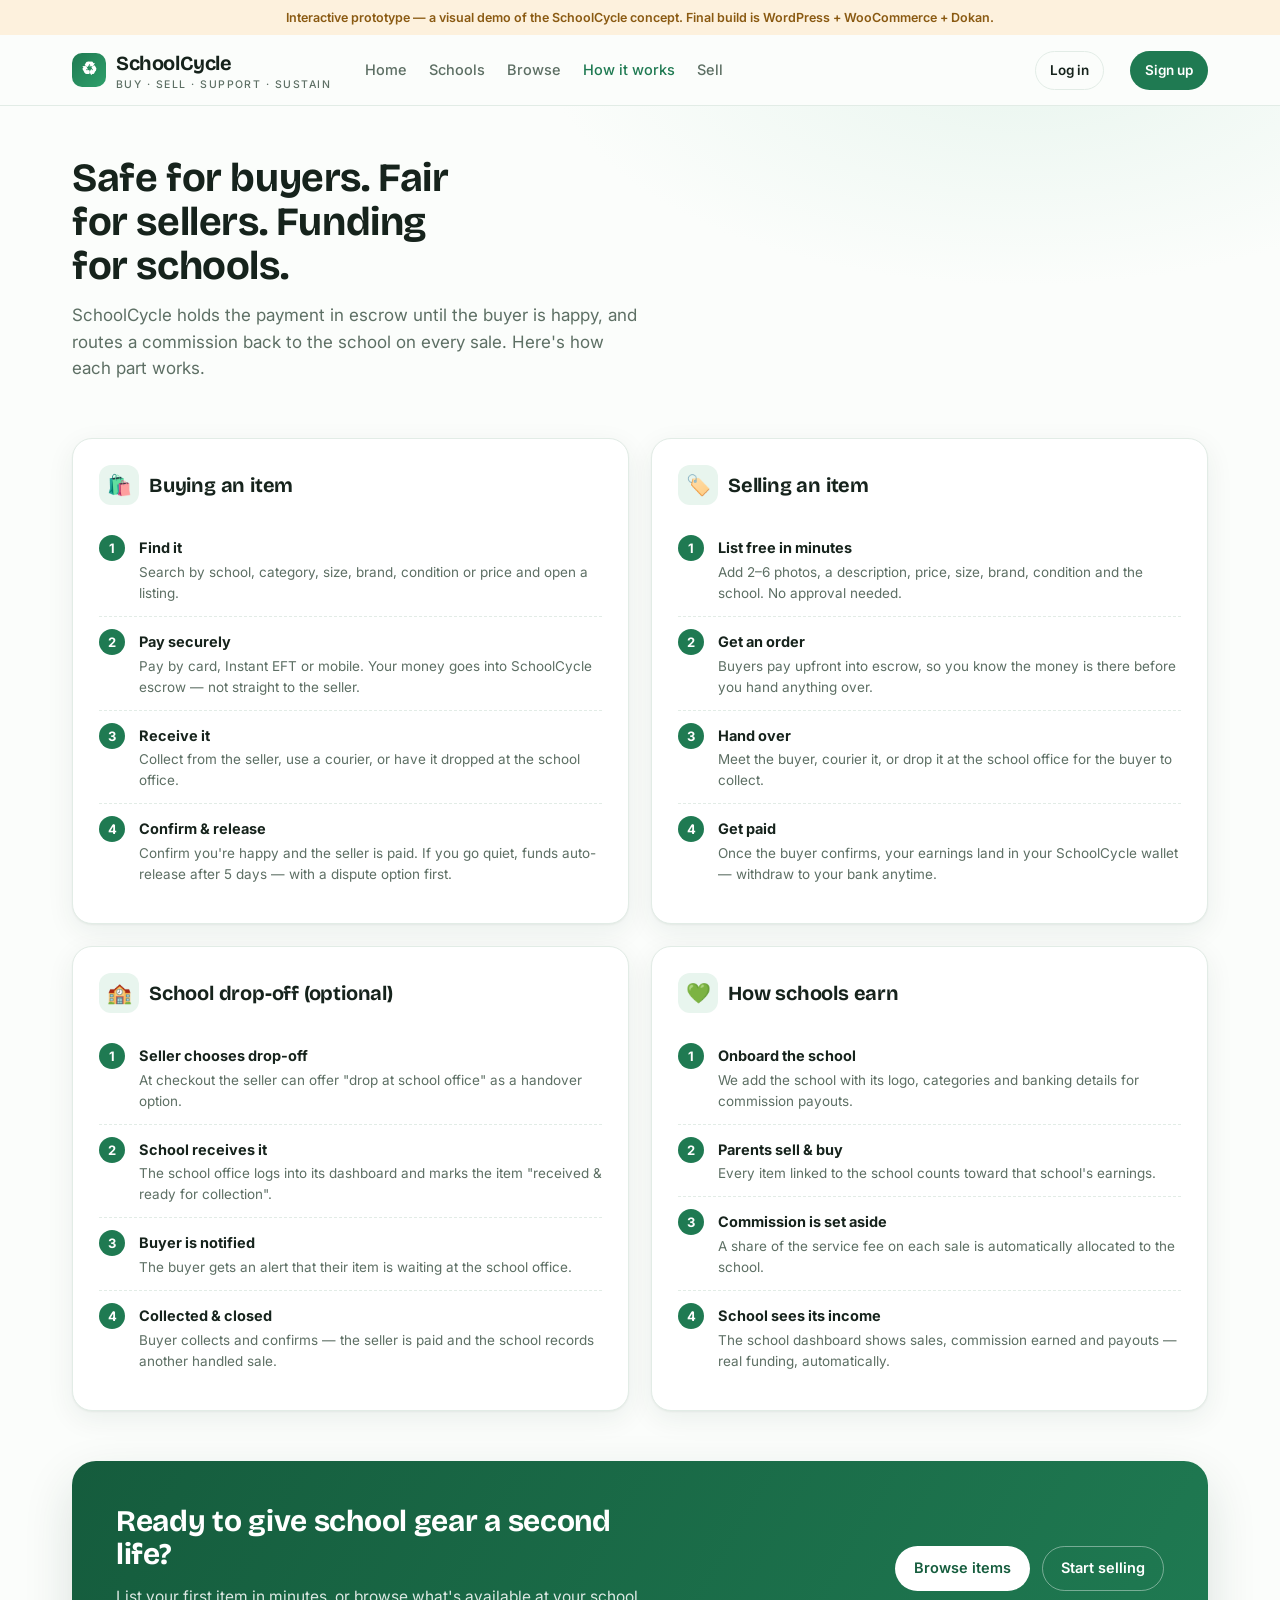
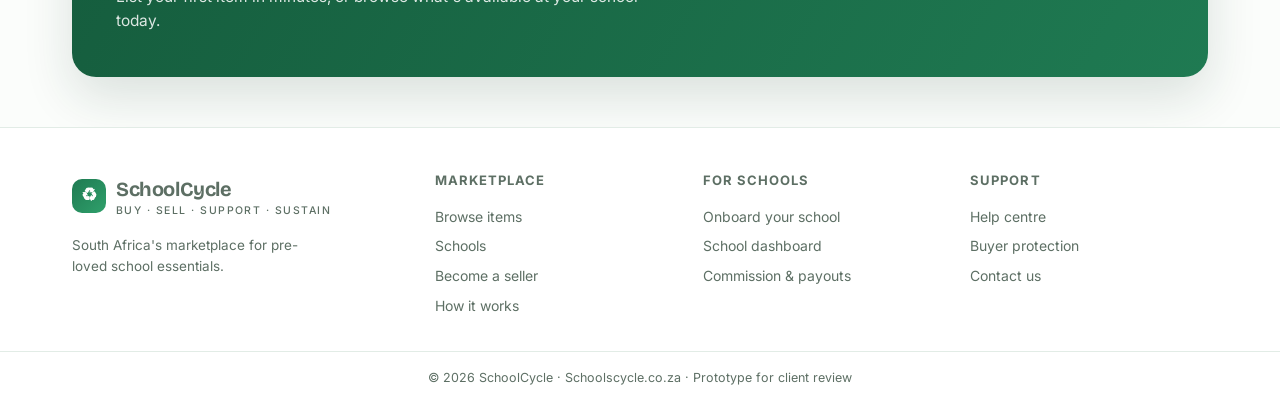
==== how-it-works.html @ 97998e94 "SchoolCycle interactive prototype" ====
<!doctype html>
<html lang="en">
<head>
<meta charset="utf-8">
<meta name="viewport" content="width=device-width,initial-scale=1">
<title>How it works — SchoolCycle</title>
<link rel="stylesheet" href="style.css">
</head>
<body>
<div class="demo-note">Interactive prototype — a visual demo of the SchoolCycle concept. Final build is WordPress + WooCommerce + Dokan.</div>

<header class="top">
  <div class="wrap">
    <a class="brand" href="index.html"><span class="logo">♻</span><span>SchoolCycle<small>Buy · Sell · Support · Sustain</small></span></a>
    <nav class="nav">
      <a href="index.html">Home</a>
      <a href="school.html">Schools</a>
      <a href="school.html">Browse</a>
      <a href="how-it-works.html" class="active">How it works</a>
      <a href="seller.html">Sell</a>
    </nav>
    <span class="spacer"></span>
    <a class="btn ghost small" href="#">Log in</a>
    <a class="btn primary small" href="#">Sign up</a>
  </div>
</header>

<section class="hero-sm">
  <div class="wrap">
    <h1>Safe for buyers. Fair for sellers. Funding for schools.</h1>
    <p>SchoolCycle holds the payment in escrow until the buyer is happy, and routes a commission back to the school on every sale. Here's how each part works.</p>
  </div>
</section>

<div class="wrap">
  <div class="flowrap">
    <!-- BUYING -->
    <div class="flow">
      <h3><span class="ic">🛍️</span> Buying an item</h3>
      <div class="flowstep"><span class="num">1</span><div><b>Find it</b><p>Search by school, category, size, brand, condition or price and open a listing.</p></div></div>
      <div class="flowstep"><span class="num">2</span><div><b>Pay securely</b><p>Pay by card, Instant EFT or mobile. Your money goes into SchoolCycle escrow — not straight to the seller.</p></div></div>
      <div class="flowstep"><span class="num">3</span><div><b>Receive it</b><p>Collect from the seller, use a courier, or have it dropped at the school office.</p></div></div>
      <div class="flowstep"><span class="num">4</span><div><b>Confirm & release</b><p>Confirm you're happy and the seller is paid. If you go quiet, funds auto-release after 5 days — with a dispute option first.</p></div></div>
    </div>

    <!-- SELLING -->
    <div class="flow">
      <h3><span class="ic">🏷️</span> Selling an item</h3>
      <div class="flowstep"><span class="num">1</span><div><b>List free in minutes</b><p>Add 2–6 photos, a description, price, size, brand, condition and the school. No approval needed.</p></div></div>
      <div class="flowstep"><span class="num">2</span><div><b>Get an order</b><p>Buyers pay upfront into escrow, so you know the money is there before you hand anything over.</p></div></div>
      <div class="flowstep"><span class="num">3</span><div><b>Hand over</b><p>Meet the buyer, courier it, or drop it at the school office for the buyer to collect.</p></div></div>
      <div class="flowstep"><span class="num">4</span><div><b>Get paid</b><p>Once the buyer confirms, your earnings land in your SchoolCycle wallet — withdraw to your bank anytime.</p></div></div>
    </div>

    <!-- SCHOOL DROP-OFF -->
    <div class="flow">
      <h3><span class="ic">🏫</span> School drop-off (optional)</h3>
      <div class="flowstep"><span class="num">1</span><div><b>Seller chooses drop-off</b><p>At checkout the seller can offer "drop at school office" as a handover option.</p></div></div>
      <div class="flowstep"><span class="num">2</span><div><b>School receives it</b><p>The school office logs into its dashboard and marks the item "received & ready for collection".</p></div></div>
      <div class="flowstep"><span class="num">3</span><div><b>Buyer is notified</b><p>The buyer gets an alert that their item is waiting at the school office.</p></div></div>
      <div class="flowstep"><span class="num">4</span><div><b>Collected & closed</b><p>Buyer collects and confirms — the seller is paid and the school records another handled sale.</p></div></div>
    </div>

    <!-- SCHOOLS EARN -->
    <div class="flow">
      <h3><span class="ic">💚</span> How schools earn</h3>
      <div class="flowstep"><span class="num">1</span><div><b>Onboard the school</b><p>We add the school with its logo, categories and banking details for commission payouts.</p></div></div>
      <div class="flowstep"><span class="num">2</span><div><b>Parents sell & buy</b><p>Every item linked to the school counts toward that school's earnings.</p></div></div>
      <div class="flowstep"><span class="num">3</span><div><b>Commission is set aside</b><p>A share of the service fee on each sale is automatically allocated to the school.</p></div></div>
      <div class="flowstep"><span class="num">4</span><div><b>School sees its income</b><p>The school dashboard shows sales, commission earned and payouts — real funding, automatically.</p></div></div>
    </div>
  </div>

  <div class="band" style="margin:20px 0 50px">
    <div>
      <h2>Ready to give school gear a second life?</h2>
      <p>List your first item in minutes, or browse what's available at your school today.</p>
    </div>
    <div style="display:flex;gap:12px;flex-wrap:wrap;justify-content:flex-end">
      <a class="btn primary" href="school.html" style="background:#fff;color:var(--green-dark)">Browse items</a>
      <a class="btn ghost" href="seller.html" style="border-color:rgba(255,255,255,.4);color:#fff">Start selling</a>
    </div>
  </div>
</div>

<footer>
  <div class="wrap">
    <div class="foot-brand"><a class="brand" href="index.html"><span class="logo">♻</span><span>SchoolCycle<small>Buy · Sell · Support · Sustain</small></span></a>
      <p>South Africa's marketplace for pre-loved school essentials.</p></div>
    <div><h5>Marketplace</h5><a href="school.html">Browse items</a><a href="school.html">Schools</a><a href="seller.html">Become a seller</a><a href="how-it-works.html">How it works</a></div>
    <div><h5>For schools</h5><a href="#">Onboard your school</a><a href="#">School dashboard</a><a href="#">Commission & payouts</a></div>
    <div><h5>Support</h5><a href="#">Help centre</a><a href="#">Buyer protection</a><a href="#">Contact us</a></div>
  </div>
  <div class="foot-bottom">© 2026 SchoolCycle · Schoolscycle.co.za · Prototype for client review</div>
</footer>
</body>
</html>
---- style.css ----
/* SchoolCycle prototype — Buy. Sell. Support. Sustain. */
@import url('https://fonts.googleapis.com/css2?family=Bricolage+Grotesque:opsz,wght@12..96,500;12..96,600;12..96,700&family=Inter:wght@400;500;600;700&display=swap');

:root{
  --green:#1f7a52;
  --green-dark:#155c3d;
  --green-soft:#e8f5ee;
  --mint:#f2faf5;
  --amber:#f2a53a;
  --amber-soft:#fdf1dd;
  --ink:#16231c;
  --muted:#5d6f64;
  --line:#e2ece6;
  --paper:#fbfdfb;
  --white:#ffffff;
  --radius:16px;
  --shadow:0 1px 2px rgba(20,40,28,.05), 0 8px 28px rgba(20,60,40,.07);
  --shadow-lg:0 20px 50px rgba(20,60,40,.14);
}

*{box-sizing:border-box}
html{scroll-behavior:smooth}
body{
  margin:0;font-family:'Inter',system-ui,sans-serif;color:var(--ink);
  background:var(--paper);line-height:1.55;-webkit-font-smoothing:antialiased;
}
h1,h2,h3,h4{font-family:'Bricolage Grotesque',system-ui,sans-serif;line-height:1.1;margin:0;letter-spacing:-.01em}
a{color:inherit;text-decoration:none}
img{max-width:100%}
.wrap{max-width:1180px;margin:0 auto;padding:0 22px}

/* ---------- header ---------- */
.top{position:sticky;top:0;z-index:50;background:rgba(251,253,251,.86);backdrop-filter:blur(10px);border-bottom:1px solid var(--line)}
.top .wrap{display:flex;align-items:center;gap:26px;height:70px}
.brand{display:flex;align-items:center;gap:10px;font-family:'Bricolage Grotesque';font-weight:700;font-size:20px;letter-spacing:-.02em}
.brand .logo{width:34px;height:34px;border-radius:10px;background:linear-gradient(135deg,var(--green),#2fa06b);display:grid;place-items:center;color:#fff;font-size:18px}
.brand small{display:block;font-family:'Inter';font-weight:500;font-size:10.5px;color:var(--muted);letter-spacing:.14em;text-transform:uppercase;margin-top:-2px}
.nav{display:flex;gap:22px;margin-left:8px}
.nav a{font-size:14.5px;font-weight:500;color:var(--muted);transition:color .15s}
.nav a:hover,.nav a.active{color:var(--green)}
.top .spacer{flex:1}
.btn{display:inline-flex;align-items:center;gap:8px;font-weight:600;font-size:14.5px;padding:10px 18px;border-radius:999px;border:1px solid transparent;cursor:pointer;transition:.15s;white-space:nowrap}
.btn.primary{background:var(--green);color:#fff}
.btn.primary:hover{background:var(--green-dark)}
.btn.ghost{background:transparent;border-color:var(--line);color:var(--ink)}
.btn.ghost:hover{border-color:var(--green);color:var(--green)}
.btn.small{padding:8px 14px;font-size:13.5px}
.btn.block{width:100%;justify-content:center;padding:13px}

/* ---------- hero ---------- */
.hero{position:relative;overflow:hidden;background:
  radial-gradient(1000px 500px at 82% -10%,var(--green-soft),transparent 60%),
  radial-gradient(700px 400px at 5% 110%,var(--amber-soft),transparent 55%)}
.hero .wrap{padding:70px 22px 60px;display:grid;grid-template-columns:1.05fr .95fr;gap:50px;align-items:center}
.eyebrow{display:inline-flex;align-items:center;gap:8px;background:var(--white);border:1px solid var(--line);color:var(--green-dark);
  font-weight:600;font-size:12.5px;padding:6px 13px;border-radius:999px;margin-bottom:22px;box-shadow:var(--shadow)}
.eyebrow .dot{width:7px;height:7px;border-radius:50%;background:var(--amber)}
.hero h1{font-size:52px;font-weight:700}
.hero h1 .g{color:var(--green)}
.hero p.lede{font-size:18px;color:var(--muted);max-width:30ch;margin:20px 0 28px}
.hero-cta{display:flex;gap:12px;flex-wrap:wrap}
.slogan{display:flex;gap:8px;margin-top:30px;flex-wrap:wrap}
.slogan span{font-family:'Bricolage Grotesque';font-weight:600;font-size:14px;color:var(--green-dark);background:var(--white);border:1px solid var(--line);padding:6px 13px;border-radius:10px}
.slogan span b{color:var(--amber)}

/* search card */
.searchcard{background:var(--white);border:1px solid var(--line);border-radius:var(--radius);box-shadow:var(--shadow-lg);padding:22px}
.searchcard h3{font-size:16px;margin-bottom:14px}
.field{margin-bottom:12px}
.field label{display:block;font-size:12.5px;font-weight:600;color:var(--muted);margin-bottom:6px}
.field .inp{display:flex;align-items:center;gap:9px;border:1px solid var(--line);border-radius:11px;padding:11px 13px;background:var(--mint);font-size:14.5px;color:var(--ink)}
.field .inp .ic{opacity:.6}
.grid2{display:grid;grid-template-columns:1fr 1fr;gap:12px}

/* ---------- sections ---------- */
section{padding:60px 0}
.sec-head{display:flex;align-items:flex-end;justify-content:space-between;margin-bottom:28px;gap:20px}
.sec-head h2{font-size:32px}
.sec-head p{color:var(--muted);margin:6px 0 0;font-size:15px}
.sec-head a.more{font-weight:600;color:var(--green);font-size:14.5px;white-space:nowrap}

/* school chips */
.schools{display:grid;grid-template-columns:repeat(4,1fr);gap:16px}
.school{display:flex;gap:13px;align-items:center;background:var(--white);border:1px solid var(--line);border-radius:14px;padding:16px;box-shadow:var(--shadow);transition:.18s}
.school:hover{transform:translateY(-3px);box-shadow:var(--shadow-lg);border-color:#cfe6da}
.crest{width:46px;height:46px;border-radius:12px;flex:none;display:grid;place-items:center;font-family:'Bricolage Grotesque';font-weight:700;color:#fff;font-size:17px}
.school b{font-size:14.5px;display:block}
.school small{color:var(--muted);font-size:12.5px}

/* product grid */
.pgrid{display:grid;grid-template-columns:repeat(4,1fr);gap:20px}
.card{background:var(--white);border:1px solid var(--line);border-radius:var(--radius);overflow:hidden;box-shadow:var(--shadow);transition:.18s;display:flex;flex-direction:column}
.card:hover{transform:translateY(-4px);box-shadow:var(--shadow-lg);border-color:#cfe6da}
.thumb{aspect-ratio:4/3;display:grid;place-items:center;position:relative;font-size:52px}
.thumb .cond{position:absolute;top:11px;left:11px;background:rgba(255,255,255,.92);color:var(--green-dark);font-weight:600;font-size:11.5px;padding:4px 10px;border-radius:999px}
.thumb .fav{position:absolute;top:9px;right:10px;width:32px;height:32px;border-radius:50%;background:rgba(255,255,255,.92);display:grid;place-items:center;font-size:15px}
.card .body{padding:14px 15px 16px;display:flex;flex-direction:column;gap:7px;flex:1}
.card .schooltag{display:inline-flex;align-items:center;gap:6px;font-size:11.5px;font-weight:600;color:var(--green);background:var(--green-soft);padding:3px 9px;border-radius:999px;align-self:flex-start}
.card h4{font-size:15.5px;font-weight:600}
.card .meta{font-size:12.5px;color:var(--muted);margin-top:-2px}
.card .foot{margin-top:auto;display:flex;align-items:center;justify-content:space-between;padding-top:8px}
.price{font-family:'Bricolage Grotesque';font-weight:700;font-size:19px}
.card .foot small{font-size:12px;color:var(--muted)}

/* how it works */
.how{background:linear-gradient(180deg,var(--mint),var(--paper))}
.steps{display:grid;grid-template-columns:repeat(4,1fr);gap:20px}
.step{background:var(--white);border:1px solid var(--line);border-radius:var(--radius);padding:24px;box-shadow:var(--shadow);position:relative}
.step .n{width:38px;height:38px;border-radius:11px;background:var(--green-soft);color:var(--green-dark);display:grid;place-items:center;font-family:'Bricolage Grotesque';font-weight:700;font-size:17px;margin-bottom:14px}
.step h4{font-size:16.5px;margin-bottom:7px}
.step p{font-size:13.5px;color:var(--muted);margin:0}

/* escrow / support band */
.band{background:linear-gradient(120deg,var(--green-dark),var(--green));color:#fff;border-radius:24px;padding:44px;display:grid;grid-template-columns:1.2fr 1fr;gap:36px;align-items:center;box-shadow:var(--shadow-lg)}
.band h2{color:#fff;font-size:30px}
.band p{color:rgba(255,255,255,.85);margin:14px 0 0;font-size:15.5px}
.band .pills{display:flex;flex-direction:column;gap:12px}
.bpill{background:rgba(255,255,255,.12);border:1px solid rgba(255,255,255,.2);border-radius:14px;padding:15px 17px;display:flex;gap:13px;align-items:flex-start}
.bpill .bi{font-size:22px;line-height:1}
.bpill b{display:block;font-size:14.5px}
.bpill small{color:rgba(255,255,255,.8);font-size:12.5px}

/* ---------- footer ---------- */
footer{border-top:1px solid var(--line);background:var(--white);margin-top:20px}
footer .wrap{padding:42px 22px 30px;display:grid;grid-template-columns:1.4fr 1fr 1fr 1fr;gap:30px}
footer h5{font-size:13px;text-transform:uppercase;letter-spacing:.08em;color:var(--muted);margin:0 0 12px;font-family:'Inter';font-weight:700}
footer a{display:block;color:var(--muted);font-size:14px;padding:4px 0}
footer a:hover{color:var(--green)}
.foot-brand p{color:var(--muted);font-size:13.5px;max-width:28ch;margin:12px 0 0}
.foot-bottom{border-top:1px solid var(--line);text-align:center;color:var(--muted);font-size:12.5px;padding:16px}
.demo-note{background:var(--amber-soft);color:#8a5a12;text-align:center;font-size:12.5px;font-weight:600;padding:8px}

/* ---------- breadcrumb ---------- */
.crumb{display:flex;gap:8px;align-items:center;color:var(--muted);font-size:13.5px;padding:22px 0 4px}
.crumb a:hover{color:var(--green)}
.crumb .sep{opacity:.5}

/* school header */
.schoolhead{display:flex;gap:22px;align-items:center;padding:24px 0 10px}
.schoolhead .crest{width:76px;height:76px;border-radius:18px;font-size:28px}
.schoolhead h1{font-size:32px}
.schoolhead .sub{color:var(--muted);font-size:14.5px;margin-top:4px;display:flex;gap:14px;flex-wrap:wrap}
.schoolhead .sub b{color:var(--green-dark)}
.commission-badge{display:inline-flex;align-items:center;gap:8px;background:var(--amber-soft);color:#8a5a12;font-weight:600;font-size:13px;padding:8px 14px;border-radius:999px;border:1px solid #f0dcb6}

/* category tabs */
.tabs{display:flex;gap:10px;flex-wrap:wrap;padding:24px 0}
.tab{font-weight:600;font-size:14px;padding:9px 16px;border-radius:999px;border:1px solid var(--line);background:var(--white);color:var(--muted);cursor:pointer}
.tab.active{background:var(--green);color:#fff;border-color:var(--green)}

/* filter layout */
.shop{display:grid;grid-template-columns:250px 1fr;gap:30px;align-items:start;padding-bottom:40px}
.filters{background:var(--white);border:1px solid var(--line);border-radius:var(--radius);padding:20px;position:sticky;top:88px}
.filters h4{font-size:13px;text-transform:uppercase;letter-spacing:.06em;color:var(--muted);margin:0 0 12px}
.fgroup{padding:12px 0;border-top:1px solid var(--line)}
.fgroup:first-of-type{border-top:none;padding-top:0}
.check{display:flex;align-items:center;gap:9px;font-size:14px;color:var(--ink);padding:5px 0;cursor:pointer}
.check i{width:17px;height:17px;border-radius:5px;border:1.5px solid #c4d6cc;display:inline-block;flex:none}
.check.on i{background:var(--green);border-color:var(--green);position:relative}
.check.on i::after{content:"";position:absolute;left:5px;top:2px;width:4px;height:8px;border:solid #fff;border-width:0 2px 2px 0;transform:rotate(45deg)}

/* ---------- product page ---------- */
.pdp{display:grid;grid-template-columns:1.05fr .95fr;gap:44px;padding:16px 0 40px;align-items:start}
.gallery .main{aspect-ratio:1/1;border-radius:20px;display:grid;place-items:center;font-size:130px;border:1px solid var(--line);box-shadow:var(--shadow)}
.gallery .strip{display:grid;grid-template-columns:repeat(5,1fr);gap:10px;margin-top:12px}
.gallery .strip div{aspect-ratio:1/1;border-radius:12px;display:grid;place-items:center;font-size:26px;border:1px solid var(--line);cursor:pointer}
.gallery .strip div.sel{border-color:var(--green);box-shadow:0 0 0 2px var(--green-soft)}
.pdp .schooltag{display:inline-flex;align-items:center;gap:7px;font-size:13px;font-weight:600;color:var(--green);background:var(--green-soft);padding:5px 12px;border-radius:999px;margin-bottom:14px}
.pdp h1{font-size:30px;margin-bottom:10px}
.pdp .pricebig{font-family:'Bricolage Grotesque';font-weight:700;font-size:34px;margin:6px 0}
.specs{display:grid;grid-template-columns:1fr 1fr;gap:10px 22px;margin:22px 0;padding:20px;background:var(--white);border:1px solid var(--line);border-radius:var(--radius)}
.spec{display:flex;justify-content:space-between;font-size:14px;padding:5px 0;border-bottom:1px solid var(--line)}
.spec span{color:var(--muted)}
.spec b{font-weight:600}
.escrow{display:flex;gap:13px;align-items:flex-start;background:var(--green-soft);border:1px solid #c9e6d6;border-radius:14px;padding:16px;margin:18px 0}
.escrow .ei{font-size:24px}
.escrow b{font-size:14.5px}
.escrow small{color:var(--muted);font-size:13px}
.sellerbox{display:flex;align-items:center;gap:13px;padding:16px;border:1px solid var(--line);border-radius:14px;background:var(--white);margin-bottom:18px}
.sellerbox .av{width:46px;height:46px;border-radius:50%;background:linear-gradient(135deg,var(--amber),#e88a2a);display:grid;place-items:center;color:#fff;font-weight:700}
.sellerbox .stars{color:var(--amber);font-size:13px}
.buyrow{display:flex;gap:12px}
.deliv{display:flex;gap:10px;flex-wrap:wrap;margin:16px 0}
.deliv span{font-size:13px;color:var(--muted);border:1px solid var(--line);border-radius:999px;padding:6px 12px;background:var(--white)}

/* seller page */
.sellerhead{display:flex;gap:22px;align-items:center;padding:26px 0}
.sellerhead .av{width:82px;height:82px;border-radius:24px;background:linear-gradient(135deg,var(--amber),#e88a2a);display:grid;place-items:center;color:#fff;font-family:'Bricolage Grotesque';font-weight:700;font-size:30px}
.sellerhead h1{font-size:30px}
.statrow{display:flex;gap:26px;margin-top:8px}
.statrow div b{font-family:'Bricolage Grotesque';font-size:19px}
.statrow div small{display:block;color:var(--muted);font-size:12px}

/* how-it-works page */
.hero-sm{background:radial-gradient(800px 400px at 80% -20%,var(--green-soft),transparent 60%);padding:50px 0 10px}
.hero-sm h1{font-size:40px;max-width:16ch}
.hero-sm p{color:var(--muted);font-size:17px;max-width:52ch;margin-top:14px}
.flowrap{display:grid;grid-template-columns:1fr 1fr;gap:22px;padding:30px 0}
.flow{background:var(--white);border:1px solid var(--line);border-radius:20px;padding:26px;box-shadow:var(--shadow)}
.flow h3{font-size:20px;display:flex;align-items:center;gap:10px;margin-bottom:18px}
.flow h3 .ic{width:40px;height:40px;border-radius:12px;background:var(--green-soft);display:grid;place-items:center;font-size:20px}
.flowstep{display:flex;gap:14px;padding:12px 0;border-top:1px dashed var(--line)}
.flowstep:first-of-type{border-top:none}
.flowstep .num{width:26px;height:26px;border-radius:50%;background:var(--green);color:#fff;font-size:13px;font-weight:700;display:grid;place-items:center;flex:none}
.flowstep b{font-size:14.5px}
.flowstep p{margin:2px 0 0;font-size:13.5px;color:var(--muted)}

@media(max-width:900px){
  .hero .wrap,.pdp,.band,.flowrap,.shop,.flowrap{grid-template-columns:1fr}
  .flowrap,.flowrap{gap:22px}
  .schools,.pgrid,.steps{grid-template-columns:1fr 1fr}
  .nav{display:none}
  .hero h1{font-size:38px}
  footer .wrap{grid-template-columns:1fr 1fr}
  .shop{grid-template-columns:1fr}
  .filters{position:static}
  .flowrap{grid-template-columns:1fr}
}
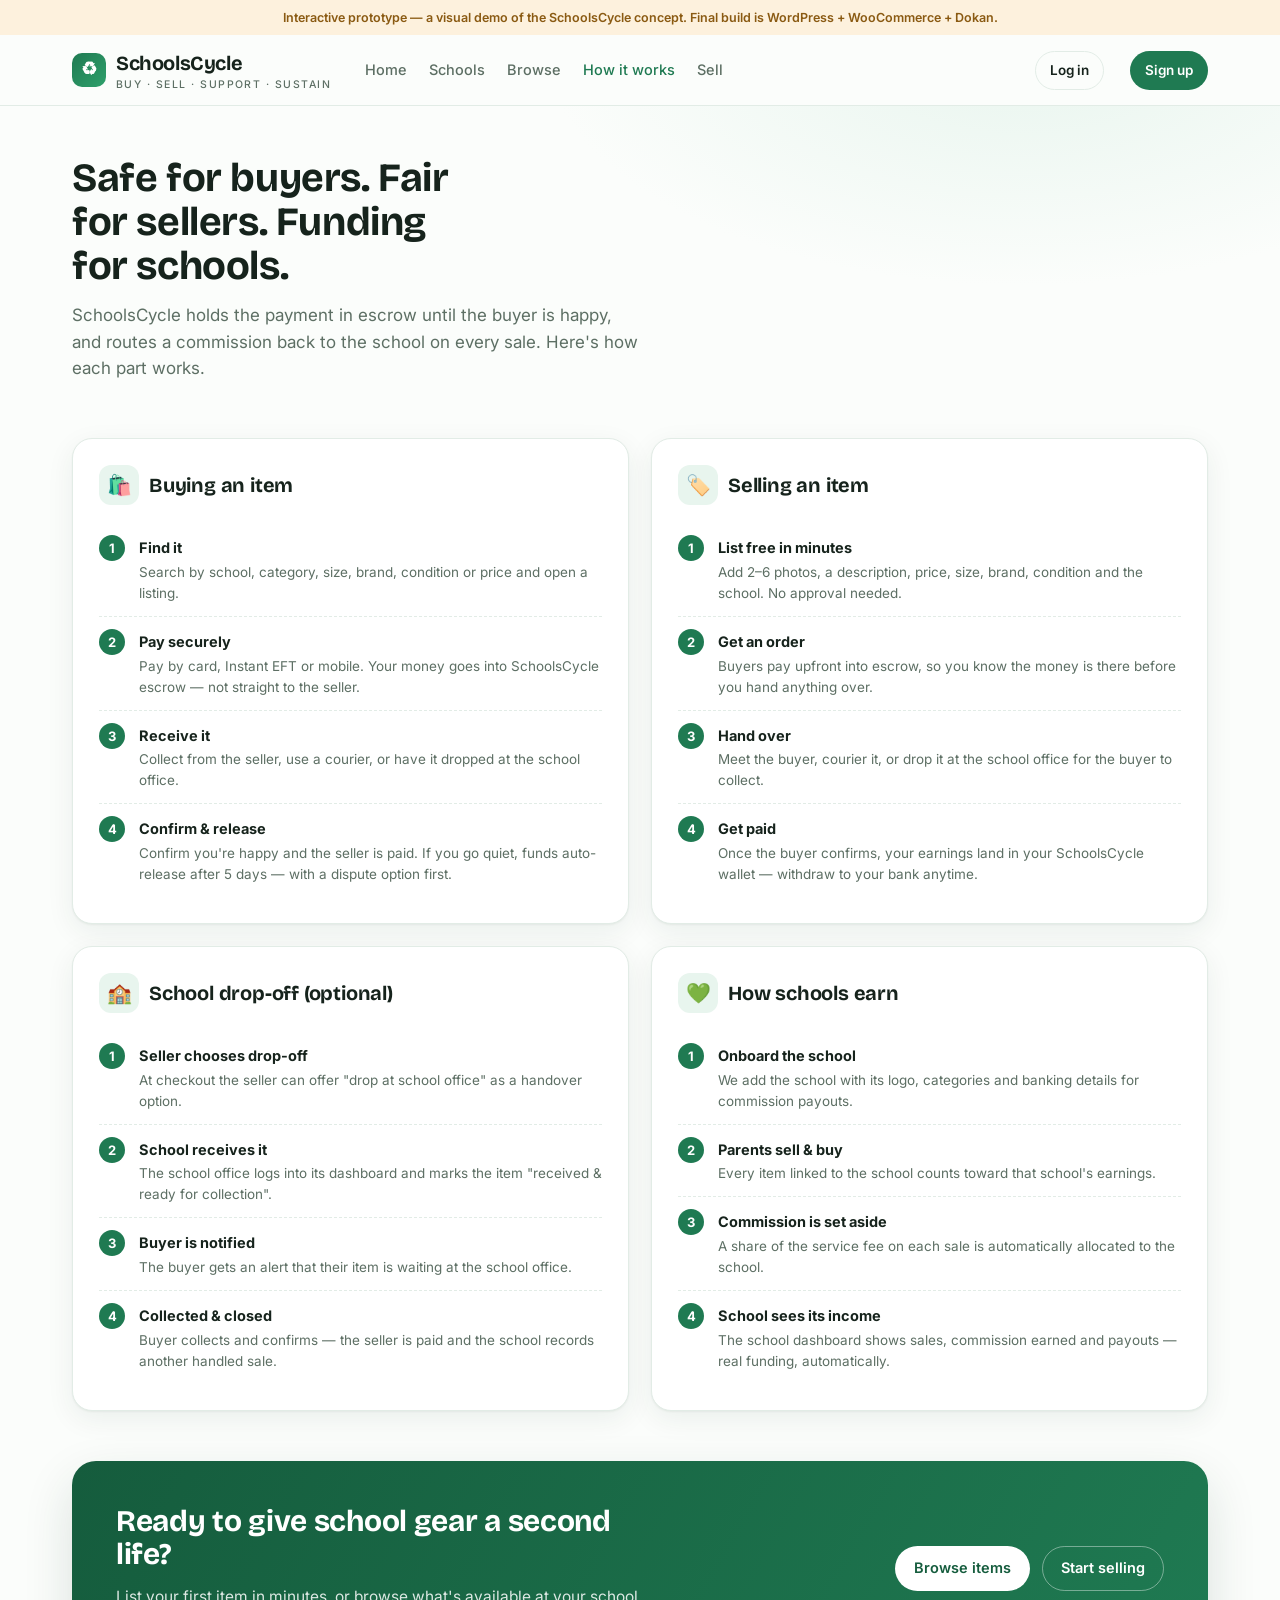
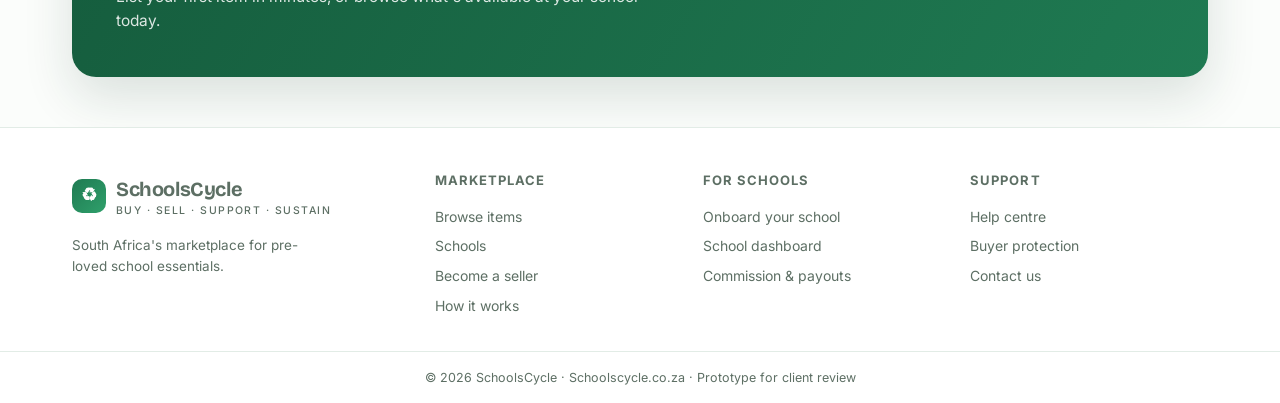
==== commit 61ae5de7: "Rename brand to SchoolsCycle" ====
--- a/how-it-works.html
+++ b/how-it-works.html
@@ -3,15 +3,15 @@
 <head>
 <meta charset="utf-8">
 <meta name="viewport" content="width=device-width,initial-scale=1">
-<title>How it works — SchoolCycle</title>
+<title>How it works — SchoolsCycle</title>
 <link rel="stylesheet" href="style.css">
 </head>
 <body>
-<div class="demo-note">Interactive prototype — a visual demo of the SchoolCycle concept. Final build is WordPress + WooCommerce + Dokan.</div>
+<div class="demo-note">Interactive prototype — a visual demo of the SchoolsCycle concept. Final build is WordPress + WooCommerce + Dokan.</div>
 
 <header class="top">
   <div class="wrap">
-    <a class="brand" href="index.html"><span class="logo">♻</span><span>SchoolCycle<small>Buy · Sell · Support · Sustain</small></span></a>
+    <a class="brand" href="index.html"><span class="logo">♻</span><span>SchoolsCycle<small>Buy · Sell · Support · Sustain</small></span></a>
     <nav class="nav">
       <a href="index.html">Home</a>
       <a href="school.html">Schools</a>
@@ -28,7 +28,7 @@
 <section class="hero-sm">
   <div class="wrap">
     <h1>Safe for buyers. Fair for sellers. Funding for schools.</h1>
-    <p>SchoolCycle holds the payment in escrow until the buyer is happy, and routes a commission back to the school on every sale. Here's how each part works.</p>
+    <p>SchoolsCycle holds the payment in escrow until the buyer is happy, and routes a commission back to the school on every sale. Here's how each part works.</p>
   </div>
 </section>
 
@@ -38,7 +38,7 @@
     <div class="flow">
       <h3><span class="ic">🛍️</span> Buying an item</h3>
       <div class="flowstep"><span class="num">1</span><div><b>Find it</b><p>Search by school, category, size, brand, condition or price and open a listing.</p></div></div>
-      <div class="flowstep"><span class="num">2</span><div><b>Pay securely</b><p>Pay by card, Instant EFT or mobile. Your money goes into SchoolCycle escrow — not straight to the seller.</p></div></div>
+      <div class="flowstep"><span class="num">2</span><div><b>Pay securely</b><p>Pay by card, Instant EFT or mobile. Your money goes into SchoolsCycle escrow — not straight to the seller.</p></div></div>
       <div class="flowstep"><span class="num">3</span><div><b>Receive it</b><p>Collect from the seller, use a courier, or have it dropped at the school office.</p></div></div>
       <div class="flowstep"><span class="num">4</span><div><b>Confirm & release</b><p>Confirm you're happy and the seller is paid. If you go quiet, funds auto-release after 5 days — with a dispute option first.</p></div></div>
     </div>
@@ -49,7 +49,7 @@
       <div class="flowstep"><span class="num">1</span><div><b>List free in minutes</b><p>Add 2–6 photos, a description, price, size, brand, condition and the school. No approval needed.</p></div></div>
       <div class="flowstep"><span class="num">2</span><div><b>Get an order</b><p>Buyers pay upfront into escrow, so you know the money is there before you hand anything over.</p></div></div>
       <div class="flowstep"><span class="num">3</span><div><b>Hand over</b><p>Meet the buyer, courier it, or drop it at the school office for the buyer to collect.</p></div></div>
-      <div class="flowstep"><span class="num">4</span><div><b>Get paid</b><p>Once the buyer confirms, your earnings land in your SchoolCycle wallet — withdraw to your bank anytime.</p></div></div>
+      <div class="flowstep"><span class="num">4</span><div><b>Get paid</b><p>Once the buyer confirms, your earnings land in your SchoolsCycle wallet — withdraw to your bank anytime.</p></div></div>
     </div>
 
     <!-- SCHOOL DROP-OFF -->
@@ -85,13 +85,13 @@
 
 <footer>
   <div class="wrap">
-    <div class="foot-brand"><a class="brand" href="index.html"><span class="logo">♻</span><span>SchoolCycle<small>Buy · Sell · Support · Sustain</small></span></a>
+    <div class="foot-brand"><a class="brand" href="index.html"><span class="logo">♻</span><span>SchoolsCycle<small>Buy · Sell · Support · Sustain</small></span></a>
       <p>South Africa's marketplace for pre-loved school essentials.</p></div>
     <div><h5>Marketplace</h5><a href="school.html">Browse items</a><a href="school.html">Schools</a><a href="seller.html">Become a seller</a><a href="how-it-works.html">How it works</a></div>
     <div><h5>For schools</h5><a href="#">Onboard your school</a><a href="#">School dashboard</a><a href="#">Commission & payouts</a></div>
     <div><h5>Support</h5><a href="#">Help centre</a><a href="#">Buyer protection</a><a href="#">Contact us</a></div>
   </div>
-  <div class="foot-bottom">© 2026 SchoolCycle · Schoolscycle.co.za · Prototype for client review</div>
+  <div class="foot-bottom">© 2026 SchoolsCycle · Schoolscycle.co.za · Prototype for client review</div>
 </footer>
 </body>
 </html>
